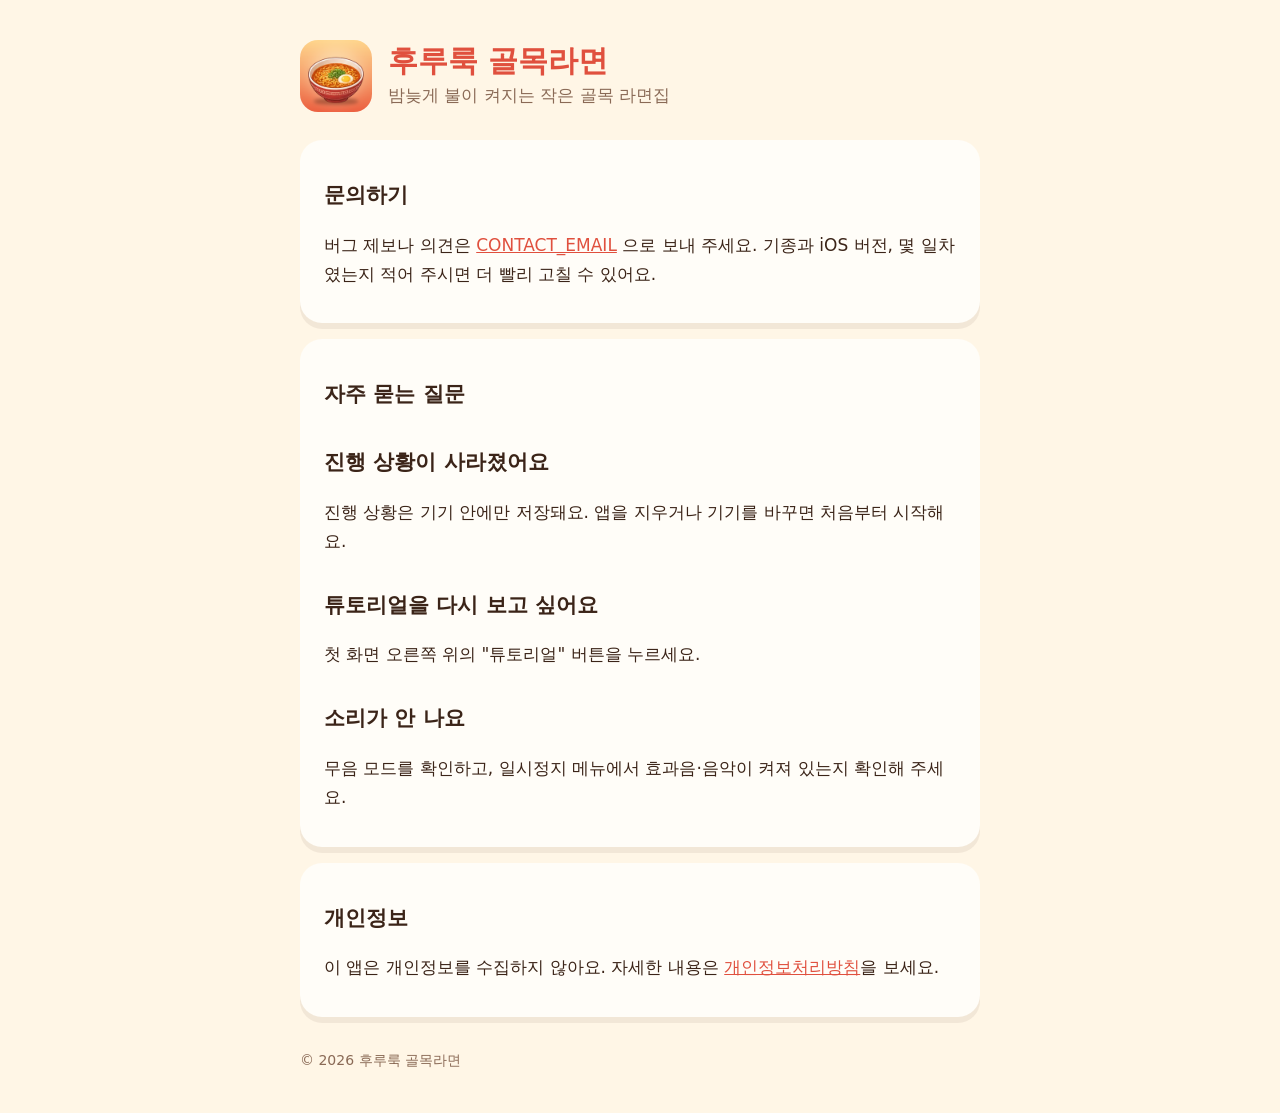
==== index.html @ 3f51a6d6 "Add privacy policy and support pages for 후루룩 골목라면 Co-Authored-By: Claude Opus 5.5 <noreply@anthropic" ====
<!doctype html>
<html lang="ko">
<head>
<meta charset="utf-8">
<meta name="viewport" content="width=device-width, initial-scale=1, viewport-fit=cover">
<title>후루룩 골목라면 지원</title>
<link rel="stylesheet" href="style.css">
</head>
<body>
<main>
  <header>
    <img src="icon.png" alt="">
    <div><h1>후루룩 골목라면</h1><p class="sub">밤늦게 불이 켜지는 작은 골목 라면집</p></div>
  </header>

  <section>
    <h2>문의하기</h2>
    <!-- TODO: 공개해도 되는 연락용 이메일로 바꿔 주세요 -->
    <p>버그 제보나 의견은 <a href="mailto:CONTACT_EMAIL">CONTACT_EMAIL</a> 으로 보내 주세요. 기종과 iOS 버전, 몇 일차였는지 적어 주시면 더 빨리 고칠 수 있어요.</p>
  </section>

  <section>
    <h2>자주 묻는 질문</h2>
    <h2>진행 상황이 사라졌어요</h2>
    <p>진행 상황은 기기 안에만 저장돼요. 앱을 지우거나 기기를 바꾸면 처음부터 시작해요.</p>
    <h2>튜토리얼을 다시 보고 싶어요</h2>
    <p>첫 화면 오른쪽 위의 "튜토리얼" 버튼을 누르세요.</p>
    <h2>소리가 안 나요</h2>
    <p>무음 모드를 확인하고, 일시정지 메뉴에서 효과음·음악이 켜져 있는지 확인해 주세요.</p>
  </section>

  <section>
    <h2>개인정보</h2>
    <p>이 앱은 개인정보를 수집하지 않아요. 자세한 내용은 <a href="privacy.html">개인정보처리방침</a>을 보세요.</p>
  </section>

  <footer>© 2026 후루룩 골목라면</footer>
</main>
</body>
</html>
---- style.css ----
:root{--bg:#fff6e6;--card:#fffdf8;--ink:#3b2418;--soft:#8a6a56;--red:#e0503e;--gold:#f5b33e}
@media (prefers-color-scheme:dark){:root{--bg:#1c1426;--card:#2a2030;--ink:#f6e8d8;--soft:#c9b29e;--red:#ff8a78}}
*{box-sizing:border-box}
body{margin:0;background:var(--bg);color:var(--ink);font:17px/1.7 "Jua","Apple SD Gothic Neo","Noto Sans KR",system-ui,sans-serif}
main{max-width:720px;margin:0 auto;padding:40px max(20px,env(safe-area-inset-left))}
header{display:flex;align-items:center;gap:16px;margin-bottom:28px}
header img{width:72px;height:72px;border-radius:18px}
h1{font-size:30px;margin:0;color:var(--red);line-height:1.2}
h2{font-size:21px;margin:32px 0 8px}
p,li{color:var(--ink)}
.sub{color:var(--soft);margin:2px 0 0}
section{background:var(--card);border-radius:22px;padding:6px 24px 18px;margin:16px 0;box-shadow:0 6px 0 rgba(88,58,40,.08)}
a{color:var(--red)}
footer{color:var(--soft);font-size:14px;margin-top:32px}
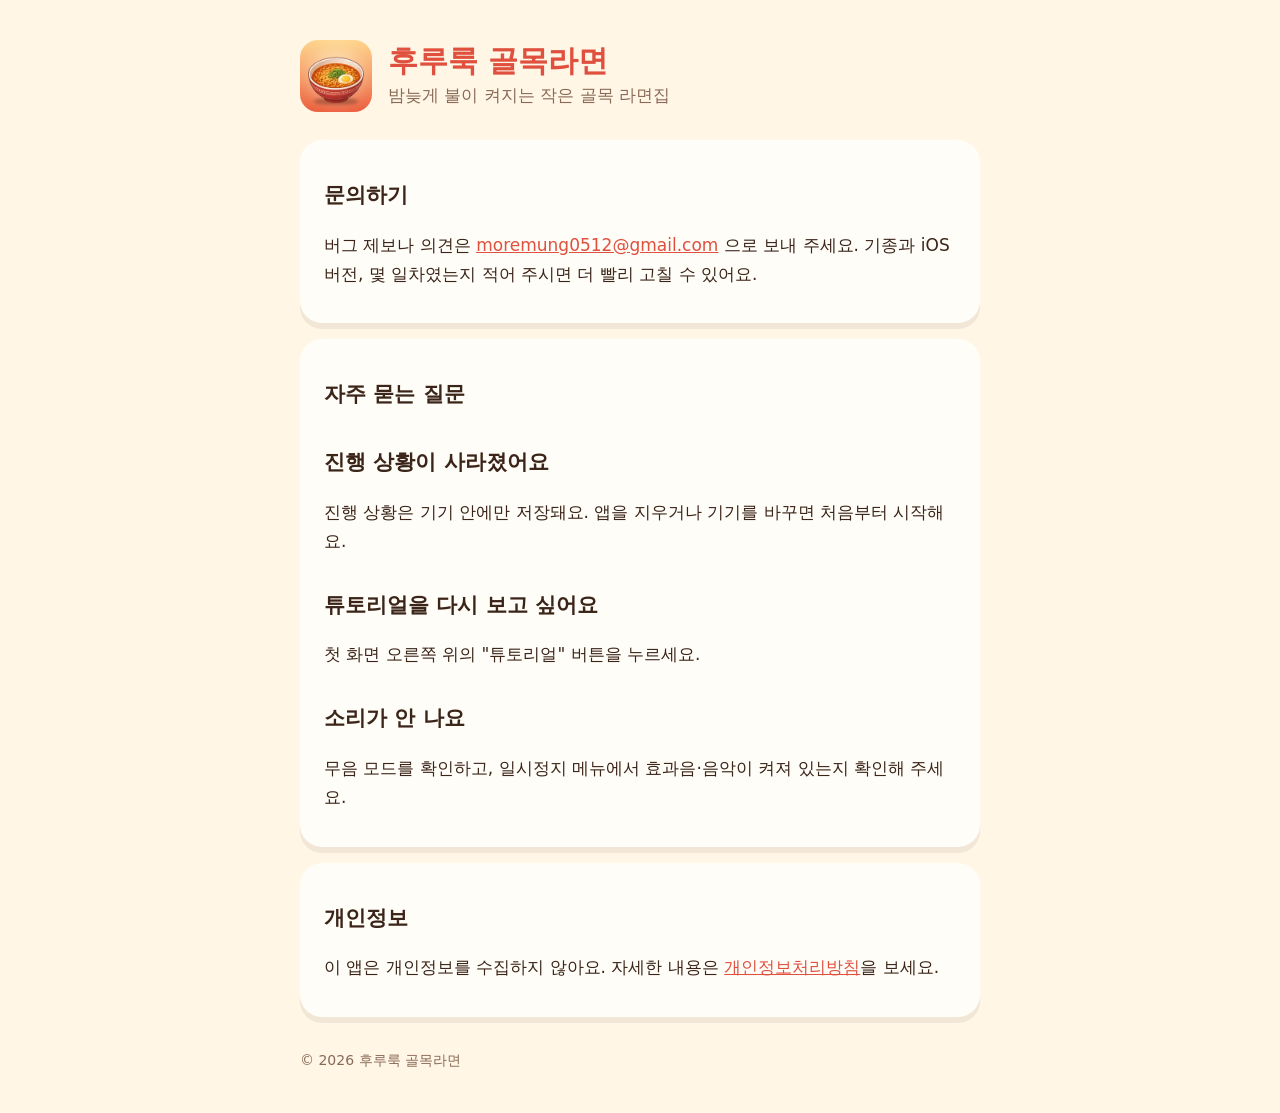
==== commit b988afba: "Add contact email to support page Co-Authored-By: Claude Opus 5.5 <noreply@anthropic.com> Claude-Ses" ====
--- a/index.html
+++ b/index.html
@@ -15,8 +15,7 @@
 
   <section>
     <h2>문의하기</h2>
-    <!-- TODO: 공개해도 되는 연락용 이메일로 바꿔 주세요 -->
-    <p>버그 제보나 의견은 <a href="mailto:CONTACT_EMAIL">CONTACT_EMAIL</a> 으로 보내 주세요. 기종과 iOS 버전, 몇 일차였는지 적어 주시면 더 빨리 고칠 수 있어요.</p>
+    <p>버그 제보나 의견은 <a href="mailto:moremung0512@gmail.com">moremung0512@gmail.com</a> 으로 보내 주세요. 기종과 iOS 버전, 몇 일차였는지 적어 주시면 더 빨리 고칠 수 있어요.</p>
   </section>
 
   <section>
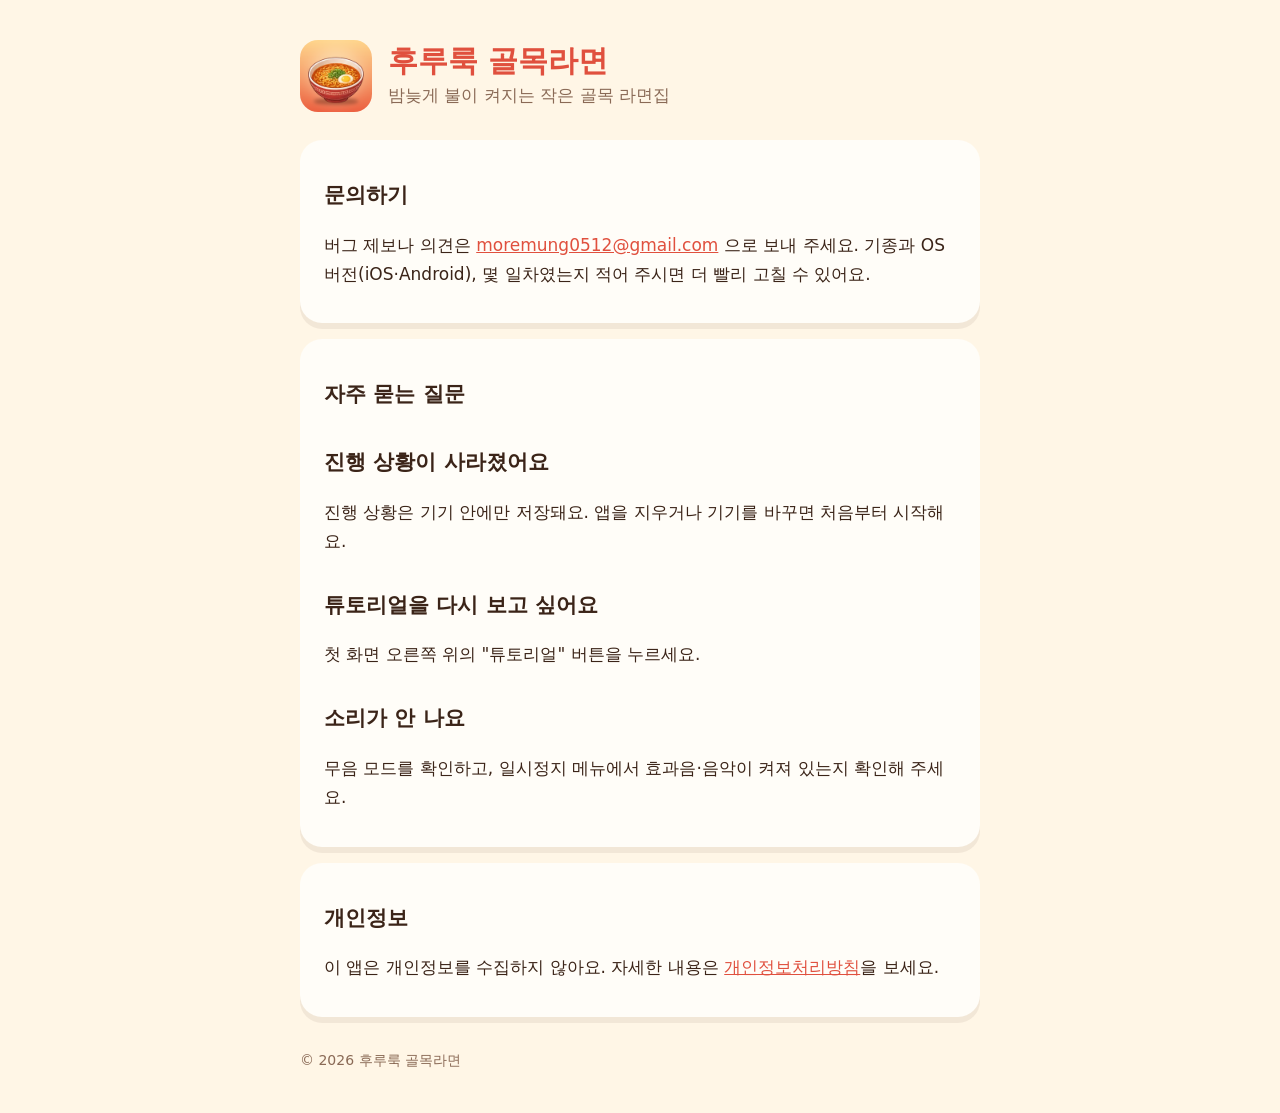
==== commit c9c52d9f: "Mention Android in support page Co-Authored-By: Claude Opus 5.5 <noreply@anthropic.com> Claude-Sessi" ====
--- a/index.html
+++ b/index.html
@@ -15,7 +15,7 @@
 
   <section>
     <h2>문의하기</h2>
-    <p>버그 제보나 의견은 <a href="mailto:moremung0512@gmail.com">moremung0512@gmail.com</a> 으로 보내 주세요. 기종과 iOS 버전, 몇 일차였는지 적어 주시면 더 빨리 고칠 수 있어요.</p>
+    <p>버그 제보나 의견은 <a href="mailto:moremung0512@gmail.com">moremung0512@gmail.com</a> 으로 보내 주세요. 기종과 OS 버전(iOS·Android), 몇 일차였는지 적어 주시면 더 빨리 고칠 수 있어요.</p>
   </section>
 
   <section>
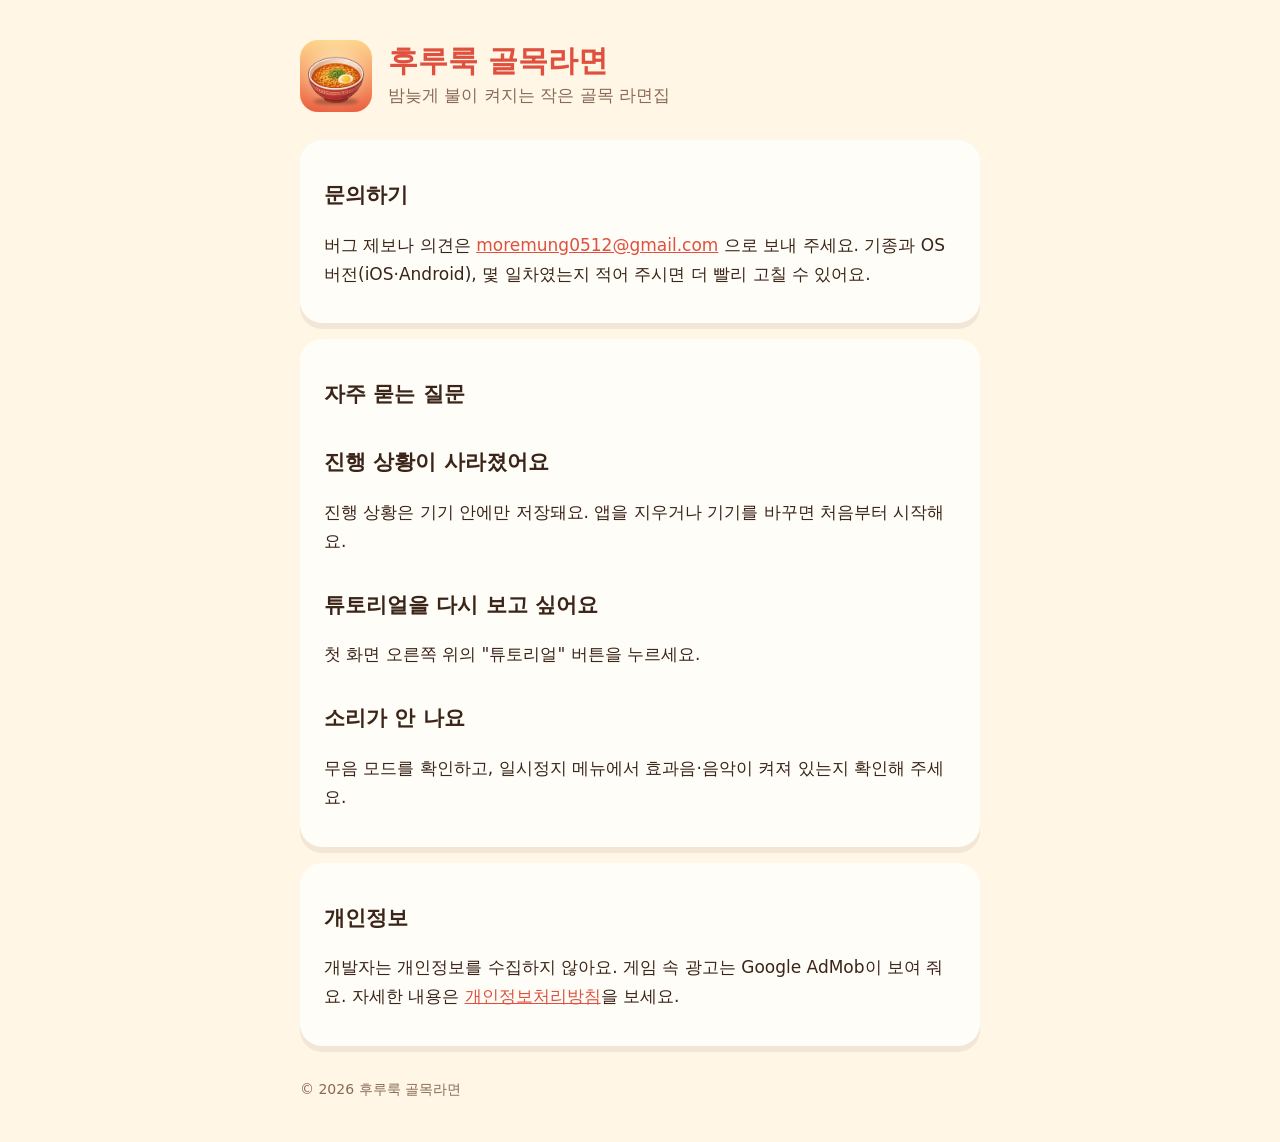
==== commit 2d87464f: "Update privacy policy for Google AdMob ads Co-Authored-By: Claude Opus 5.5 <noreply@anthropic.com> C" ====
--- a/index.html
+++ b/index.html
@@ -30,7 +30,7 @@
 
   <section>
     <h2>개인정보</h2>
-    <p>이 앱은 개인정보를 수집하지 않아요. 자세한 내용은 <a href="privacy.html">개인정보처리방침</a>을 보세요.</p>
+    <p>개발자는 개인정보를 수집하지 않아요. 게임 속 광고는 Google AdMob이 보여 줘요. 자세한 내용은 <a href="privacy.html">개인정보처리방침</a>을 보세요.</p>
   </section>
 
   <footer>© 2026 후루룩 골목라면</footer>
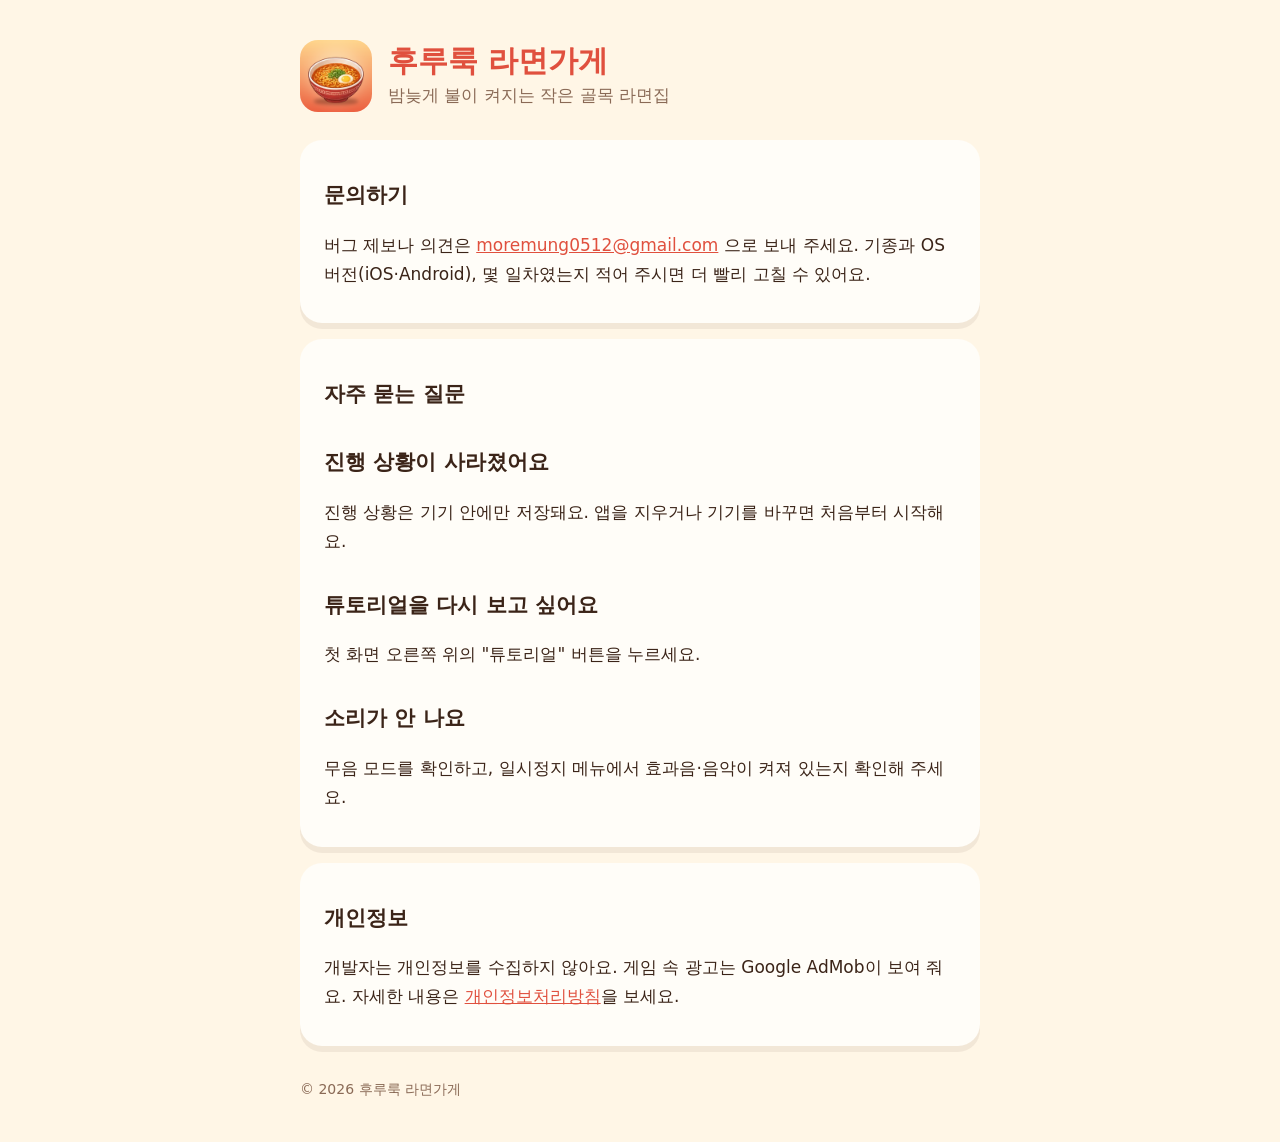
==== commit 46f0c04e: "Rename app to 후루룩 라면가게 Co-Authored-By: Claude Opus 5.5 <noreply@anthropic.com> Claude-Session: https" ====
--- a/index.html
+++ b/index.html
@@ -3,14 +3,14 @@
 <head>
 <meta charset="utf-8">
 <meta name="viewport" content="width=device-width, initial-scale=1, viewport-fit=cover">
-<title>후루룩 골목라면 지원</title>
+<title>후루룩 라면가게 지원</title>
 <link rel="stylesheet" href="style.css">
 </head>
 <body>
 <main>
   <header>
     <img src="icon.png" alt="">
-    <div><h1>후루룩 골목라면</h1><p class="sub">밤늦게 불이 켜지는 작은 골목 라면집</p></div>
+    <div><h1>후루룩 라면가게</h1><p class="sub">밤늦게 불이 켜지는 작은 골목 라면집</p></div>
   </header>
 
   <section>
@@ -33,7 +33,7 @@
     <p>개발자는 개인정보를 수집하지 않아요. 게임 속 광고는 Google AdMob이 보여 줘요. 자세한 내용은 <a href="privacy.html">개인정보처리방침</a>을 보세요.</p>
   </section>
 
-  <footer>© 2026 후루룩 골목라면</footer>
+  <footer>© 2026 후루룩 라면가게</footer>
 </main>
 </body>
 </html>
